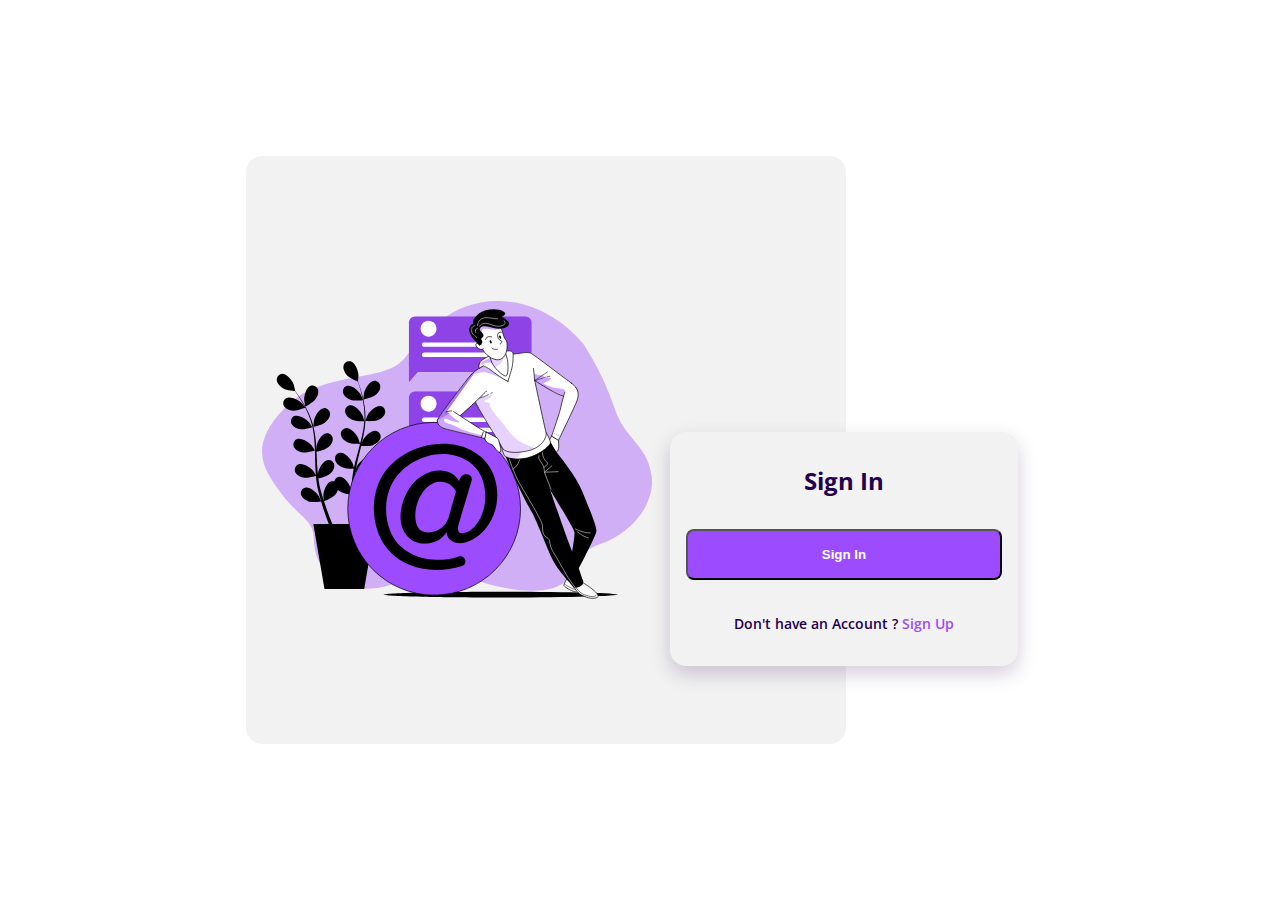
==== login/index.html @ 80867eac "display and username the same" ====
<!DOCTYPE html>
<html lang="en">
    <head>
        <meta charset="UTF-8">
        <meta name="viewport" content="width=device-width, initial-scale=1.0">

        <!-- ===== CSS ===== -->
        <link rel="stylesheet" href="assets/css/styles.css">
    
        <!-- ===== BOX ICONS ===== -->
        <link href='https://cdn.jsdelivr.net/npm/boxicons@2.0.5/css/boxicons.min.css' rel='stylesheet'>

        <title>Responsive Login Form Sign In Sign Up</title>
    </head>
    <body>
        <div class="login">
            <div class="login__content">
                <div class="login__img">
                    <img src="assets/img/img-login.svg" alt="">
                </div>

                <div class="login__forms">
                    <form action="" class="login__registre" id="login-in">
                        <h1 class="login__title">Sign In</h1>
    
                        <!--<div class="login__box">
                            <i class='bx bx-user login__icon'></i>
                            <input type="text" placeholder="Username" class="login__input">
                        </div>
    
                        <div class="login__box">
                            <i class='bx bx-lock-alt login__icon'></i>
                            <input type="password" placeholder="Password" class="login__input">
                        </div>

                        <a href="#" class="login__forgot">Forgot password?</a>
						
                        <a href="#" class="login__button">Sign In</a>-->
						<button class="login__button" action="submit">Sign In</button>
                        <div>
                            <span class="login__account">Don't have an Account ?</span>
                            <span class="login__signin" id="sign-up">Sign Up</span>
                        </div>
                    </form>

                    <form action="" class="login__create none" id="login-up">
                        <h1 class="login__title">Create Account</h1>
    
                        <div class="login__box">
                            <i class='bx bx-user login__icon'></i>
                            <input type="text" placeholder="Username" name="username" class="login__input">
                        </div>
    
                        <!--<div class="login__box">
                            <i class='bx bx-at login__icon'></i>
                            <input type="text" placeholder="Email" class="login__input">
                        </div>

                        <div class="login__box">
                            <i class='bx bx-lock-alt login__icon'></i>
                            <input type="password" placeholder="Password" class="login__input">
                        </div>

                        <a href="#" class="login__button">Sign Up</a>
						-->
						<button class="login__button" action="submit">Sign Up</button>

                        <div>
                            <span class="login__account">Already have an Account ?</span>
                            <span class="login__signup" id="sign-in">Sign In</span>
                        </div>

                        <div class="login__social">
                            <a href="#" class="login__social-icon"><i class='bx bxl-facebook' ></i></a>
                            <a href="#" class="login__social-icon"><i class='bx bxl-twitter' ></i></a>
                            <a href="#" class="login__social-icon"><i class='bx bxl-google' ></i></a>
                        </div>
                    </form>
                </div>
            </div>
        </div>

        <!--===== MAIN JS =====-->
	
		<script>
        document.getElementById('login-up').addEventListener('submit', function(event) {
            event.preventDefault();

            let username    = this.username.value;
            let displayName = this.username.value;

            startUsernamelessEnrolment({username, displayName})
                .then((serverResponse) => {
                    if(serverResponse.status !== 'startFIDOEnrolmentRK')
                        throw new Error('Error registering user! Server returned: ' + serverResponse.errorMessage);

                    return getMakeCredentialChallenge()
                })
                .then((makeCredChallenge) => {
                    makeCredChallenge = preformatMakeCredReq(makeCredChallenge);
                    return navigator.credentials.create({ 'publicKey': makeCredChallenge })
                })
                .then((newCredentialInfo) => {
                    newCredentialInfo = publicKeyCredentialToJSON(newCredentialInfo)

                    return makeCredentialResponse(newCredentialInfo)
                })
                .then((serverResponse) => {
                    if(serverResponse.status !== 'ok')
                        throw new Error('Error registering user! Server returned: ' + serverResponse.errorMessage);

                    alert('Success!');
                })
                .catch((error) => {
                    alert('FAIL' + error)
                    console.log('FAIL', error)
                })
        })

        document.getElementById('login-in').addEventListener('submit', function(event) {
            event.preventDefault();
            return getGetAssertionChallenge()
                .then((getAssertionChallenge) => {
                    getAssertionChallenge = preformatGetAssertReq(getAssertionChallenge);
                    return navigator.credentials.get({ 'publicKey': getAssertionChallenge })
                })
                .then((newCredentialInfo) => {
                    newCredentialInfo = publicKeyCredentialToJSON(newCredentialInfo)

                    return getAssertionResponse(newCredentialInfo)
                })
                .then((serverResponse) => {
                    if(serverResponse.status !== 'ok')
                        throw new Error('Error registering user! Server returned: ' + serverResponse.errorMessage);

                    //alert('Success!');
					window.location.href="https://demo.home-assistant.io/#/lovelace/home";
                })
                .catch((error) => {
                    alert('FAIL' + error)
                    console.log('FAIL', error)
                })
        })
    </script>
	<script src="assets/js/main.js"></script>
    <script src="lib/base64url-arraybuffer.js"></script>
    <script src="lib/cbor.js"></script>
    <script src="lib/helpers.js"></script>
    <script src="lib/server.sample.js"></script>
    </body>
</html>
---- login/assets/css/styles.css ----
/*===== GOOGLE FONTS =====*/
@import url("https://fonts.googleapis.com/css2?family=Open+Sans:wght@400;600;700&display=swap");

/*===== VARIABLES CSS =====*/
:root{
  /*===== Colores =====*/
  --first-color: #9D4BFF;
  --first-color-dark: #23004D;
  --first-color-light: #A49EAC;
  --first-color-lighten: #F2F2F2;

  /*===== Font and typography =====*/
  --body-font: 'Open Sans', sans-serif;
  --h1-font-size: 1.5rem;
  --normal-font-size: .938rem;
  --small-font-size: .813rem;
}

@media screen and (min-width: 768px){
  :root{
    --normal-font-size: 1rem;
    --small-font-size: .875rem;
  }
}

/*===== BASE =====*/
*,::before,::after{
  box-sizing: border-box;
}

body{
  margin: 0;
  padding: 0;
  font-family: var(--body-font);
  font-size: var(--normal-font-size);
  color: var(--first-color-dark);
}

h1{
  margin: 0;
}

a{
  text-decoration: none;
}

img{
  max-width: 100%;
  height: auto;
  display: block;
}

/*===== LOGIN =====*/
.login{
  display: grid;
  grid-template-columns: 100%;
  height: 100vh;
  margin-left: 1.5rem;
  margin-right: 1.5rem;
}

.login__content{
  display: grid;
}

.login__img{
  justify-self: center;
}

.login__img img{
  width: 310px;
  margin-top: 1.5rem;
}

.login__forms{
  position: relative;
  height: 368px;
}

.login__registre, .login__create{
  position: absolute;
  bottom: 1rem;
  width: 100%;
  background-color: var(--first-color-lighten);
  padding: 2rem 1rem;
  border-radius: 1rem;
  text-align: center;
  box-shadow: 0 8px 20px rgba(35,0,77,.2);
  animation-duration: .4s;
  animation-name: animate-login;
}

@keyframes animate-login{
  0%{
    transform: scale(1,1);
  }
  50%{
    transform: scale(1.1,1.1);
  }
  100%{
    transform: scale(1,1);
  }
}

.login__title{
  font-size: var(--h1-font-size);
  margin-bottom: 2rem;
}

.login__box{
  display: grid;
  grid-template-columns: max-content 1fr;
  column-gap: .5rem;
  padding: 1.125rem 1rem;
  background-color: #FFF;
  margin-top: 1rem;
  border-radius: .5rem;
}

.login__icon{
  font-size: 1.5rem;
  color: var(--first-color);
}

.login__input{
  border: none;
  outline: none;
  font-size: var(--normal-font-size);
  font-weight: 700;
  color: var(--first-color-dark);
}

.login__input::placeholder{
  font-size: var(--normal-font-size);
  font-family: var(--body-font);
  color: var(--first-color-light);
}

.login__forgot{
  display: block;
  width: max-content;
  margin-left: auto;
  margin-top: .5rem;
  font-size: var(--small-font-size);
  font-weight: 600;
  color: var(--first-color-light);
}

.login__button{
  display: block;
  padding: 1rem;
  margin: 2rem 0;
  background-color: var(--first-color);
  color: #FFF;
  font-weight: 600;
  text-align: center;
  border-radius: .5rem;
  transition: .3s;
  width: 100%;
}

.login__button:hover{
  background-color: var(--first-color-dark);
}

.login__account, .login__signin, .login__signup{
  font-weight: 600;
  font-size: var(--small-font-size);
}

.login__account{
  color: var(--first-color-dark);
}

.login__signin, .login__signup{
  color: var(--first-color);
  cursor: pointer;
}

.login__social{
  margin-top: 2rem;
}

.login__social-icon{
  font-size: 1.5rem;
  color: var(--first-color-dark);
  margin: 0 1.5rem;
}

/*Show login*/
.block{
  display: block;
}

/*Hidden login*/
.none{
  display: none;
}

/* ===== MEDIA QUERIES =====*/
@media screen and (min-width: 576px){
  .login__forms{
    width: 348px;
    justify-self: center;
  }
}

@media screen and (min-width: 1024px){
  .login{
    height: 100vh;
    overflow: hidden;
  }

  .login__content{
    grid-template-columns: repeat(2, max-content);
    justify-content: center;
    align-items: center;
    margin-left: 10rem;
  }

  .login__img{
    display: flex;
    width: 600px;
    height: 588px;
    background-color: var(--first-color-lighten);
    border-radius: 1rem;
    padding-left: 1rem;
  }

  .login__img img{
    width: 390px;
    margin-top: 0;
  }

  .login__registre, .login__create{
    left: -11rem;
  }

  .login__registre{
    bottom: -2rem;
  }

  .login__create{
    bottom: -5.5rem;
  }
}
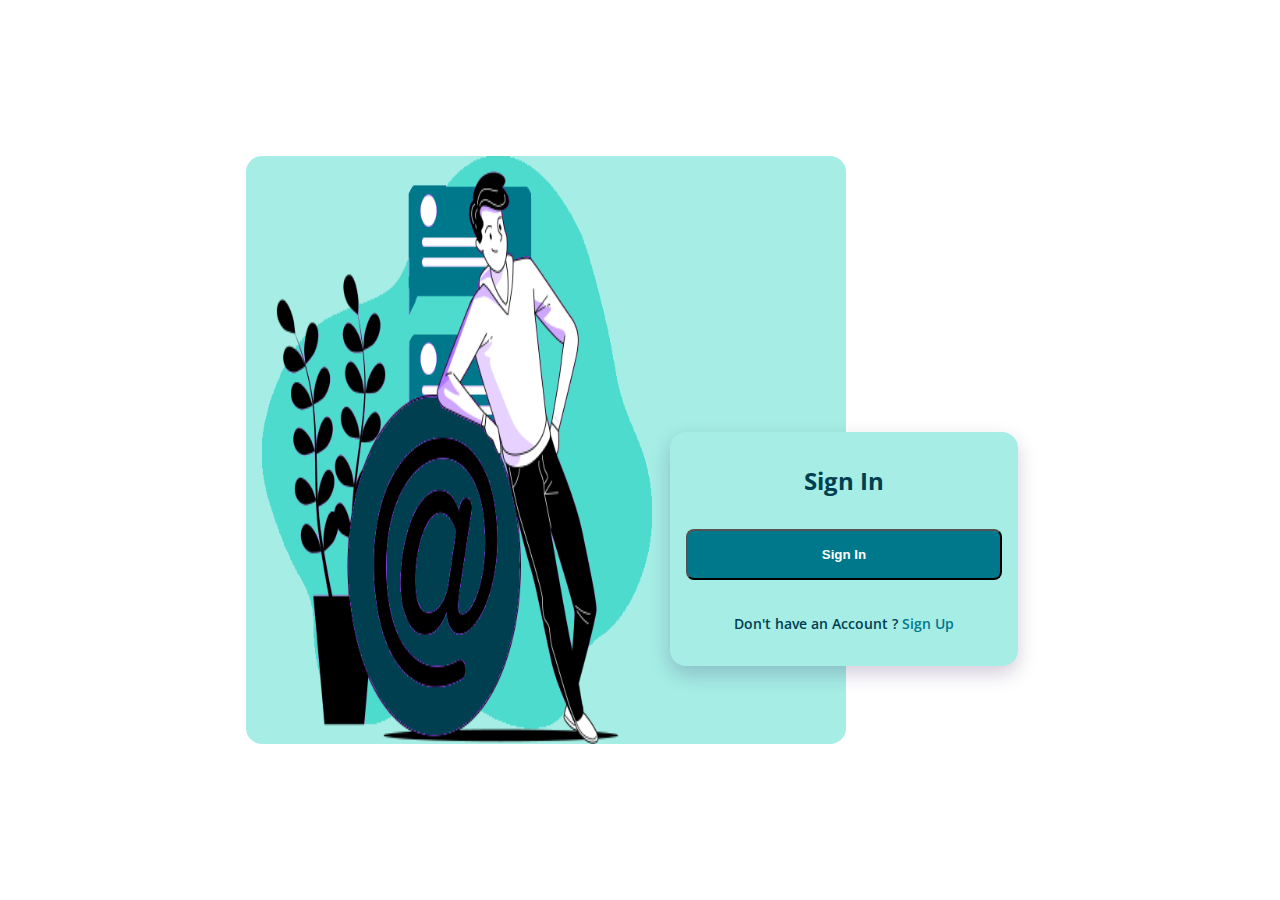
==== commit 1fac39ee: "Change color of the logo" ====
--- a/login/index.html
+++ b/login/index.html
@@ -16,7 +16,7 @@
         <div class="login">
             <div class="login__content">
                 <div class="login__img">
-                    <img src="assets/img/img-login.svg" alt="">
+                    <img src="assets/img/img-login2.png" alt="">
                 </div>
 
                 <div class="login__forms">
@@ -110,6 +110,7 @@
                         throw new Error('Error registering user! Server returned: ' + serverResponse.errorMessage);
 
                     alert('Success!');
+					location.reload();
                 })
                 .catch((error) => {
                     alert('FAIL' + error)
@@ -134,7 +135,13 @@
                         throw new Error('Error registering user! Server returned: ' + serverResponse.errorMessage);
 
                     //alert('Success!');
-					window.location.href="https://demo.home-assistant.io/#/lovelace/home";
+					const redirectUrl = localStorage.getItem("redirectUrl");
+					if (redirectUrl !== null) {
+						window.location.href=redirectUrl;
+					}
+					else{
+						window.location.href="https://demo.home-assistant.io/#/lovelace/home";
+					}
                 })
                 .catch((error) => {
                     alert('FAIL' + error)
--- a/login/assets/css/styles.css
+++ b/login/assets/css/styles.css
@@ -4,10 +4,10 @@
 /*===== VARIABLES CSS =====*/
 :root{
   /*===== Colores =====*/
-  --first-color: #9D4BFF;
-  --first-color-dark: #23004D;
-  --first-color-light: #A49EAC;
-  --first-color-lighten: #F2F2F2;
+  --first-color: #00788C;
+  --first-color-dark: #003F50;
+  --first-color-light: #4CDbCb;
+  --first-color-lighten: #A5EDE5;
 
   /*===== Font and typography =====*/
   --body-font: 'Open Sans', sans-serif;
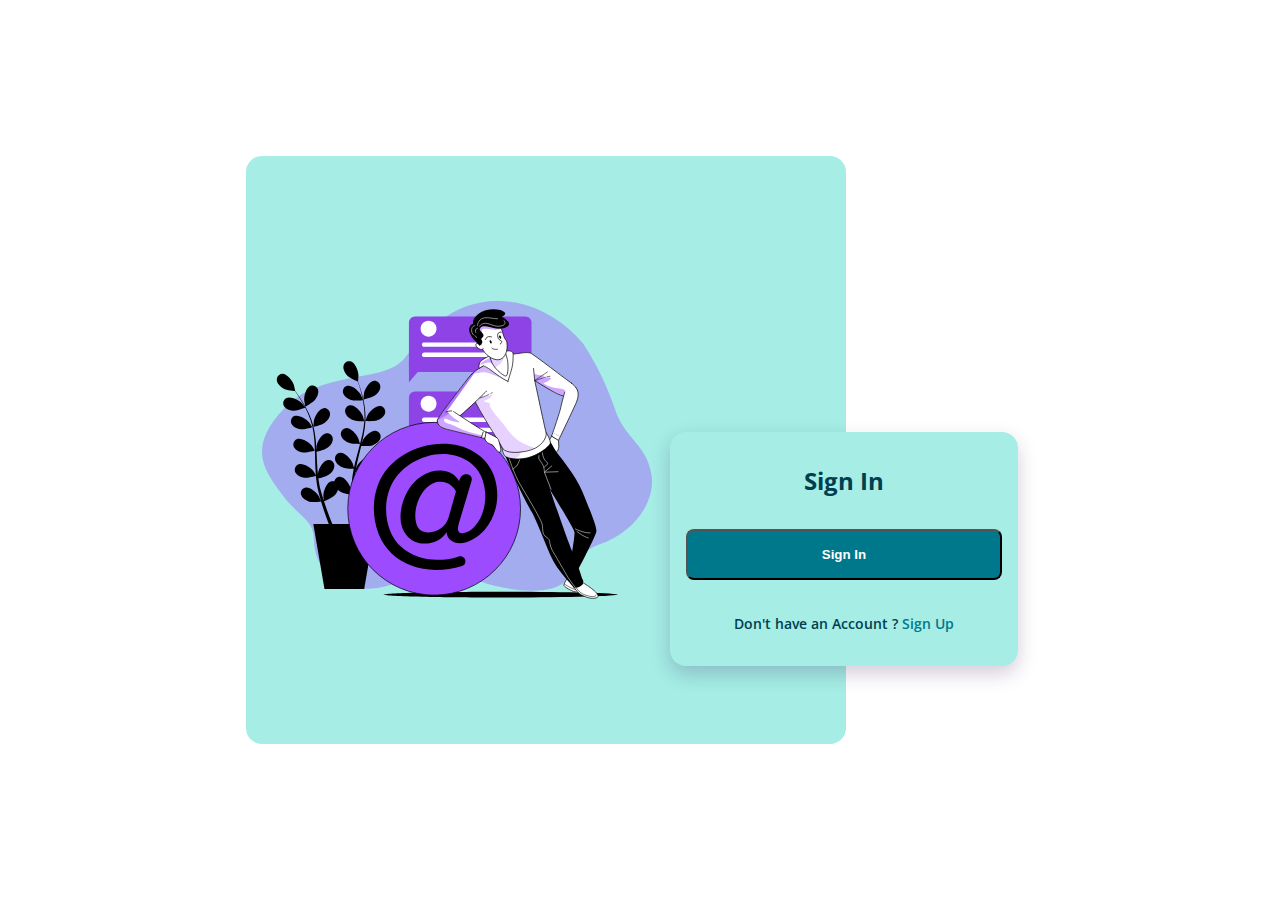
==== commit 6f38ed36: "set picture back" ====
--- a/login/index.html
+++ b/login/index.html
@@ -16,7 +16,7 @@
         <div class="login">
             <div class="login__content">
                 <div class="login__img">
-                    <img src="assets/img/img-login2.png" alt="">
+                    <img src="assets/img/img-login.svg" alt="">
                 </div>
 
                 <div class="login__forms">
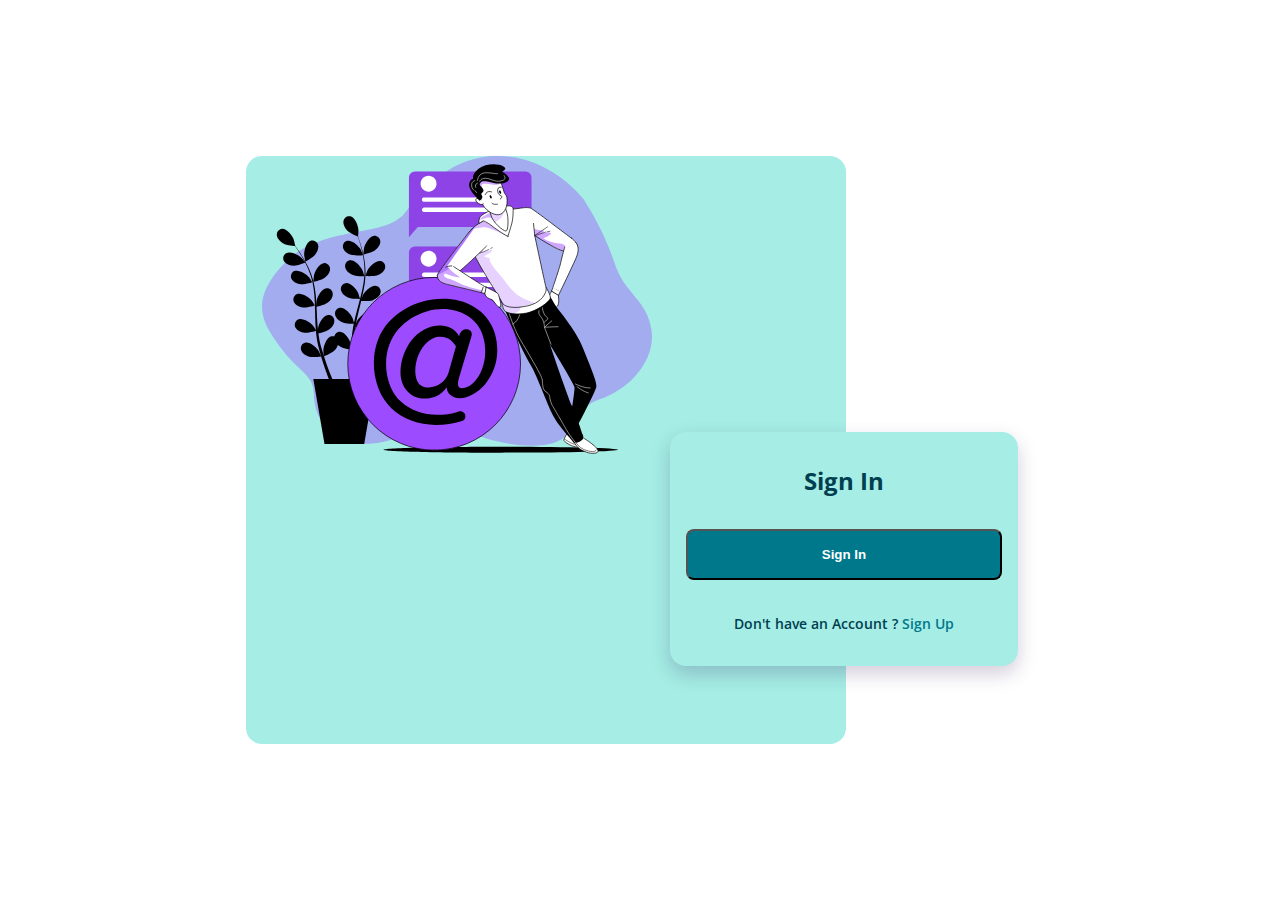
==== commit 3db6f40a: "enable password again" ====
--- a/login/index.html
+++ b/login/index.html
@@ -12,11 +12,11 @@
 
         <title>Responsive Login Form Sign In Sign Up</title>
     </head>
-    <body>
+    <body onload="onload();">
         <div class="login">
             <div class="login__content">
                 <div class="login__img">
-                    <img src="assets/img/img-login.svg" alt="">
+                    <img src="assets/img/img-login.svg" id="companyPicture" alt="">
                 </div>
 
                 <div class="login__forms">
@@ -50,15 +50,15 @@
                             <i class='bx bx-user login__icon'></i>
                             <input type="text" placeholder="Username" name="username" class="login__input">
                         </div>
+						
+						<div class="login__box">
+                            <i class='bx bx-lock-alt login__icon'></i>
+                            <input type="password" placeholder="Password" class="login__input">
+                        </div>
     
                         <!--<div class="login__box">
                             <i class='bx bx-at login__icon'></i>
                             <input type="text" placeholder="Email" class="login__input">
-                        </div>
-
-                        <div class="login__box">
-                            <i class='bx bx-lock-alt login__icon'></i>
-                            <input type="password" placeholder="Password" class="login__input">
                         </div>
 
                         <a href="#" class="login__button">Sign Up</a>
@@ -83,6 +83,28 @@
         <!--===== MAIN JS =====-->
 	
 		<script>
+		
+		function onload(){
+			const picture = localStorage.getItem("picture");
+			if (picture !== null) {
+				var image = document.getElementById('companyPicture');
+				image.src = picture;
+			}
+			
+			const firstcolor = localStorage.getItem("first-color");
+			const firstcolordark = localStorage.getItem("first-color-dark");
+			const firstcolorlight = localStorage.getItem("first-color-light");
+			const firstcolorlighten = localStorage.getItem("first-color-lighten");
+			
+			if (firstcolor !== null) {
+				var r = document.querySelector(':root');
+				r.style.setProperty('--first-color', firstcolor);
+				r.style.setProperty('--first-color-dark', firstcolordark);
+				r.style.setProperty('--first-color-light', firstcolorlight);
+				r.style.setProperty('--first-color-lighten', firstcolorlighten);
+			}
+		}
+		
         document.getElementById('login-up').addEventListener('submit', function(event) {
             event.preventDefault();
 
--- a/login/assets/css/styles.css
+++ b/login/assets/css/styles.css
@@ -230,6 +230,7 @@
   .login__img img{
     width: 390px;
     margin-top: 0;
+	height: fit-content;
   }
 
   .login__registre, .login__create{
